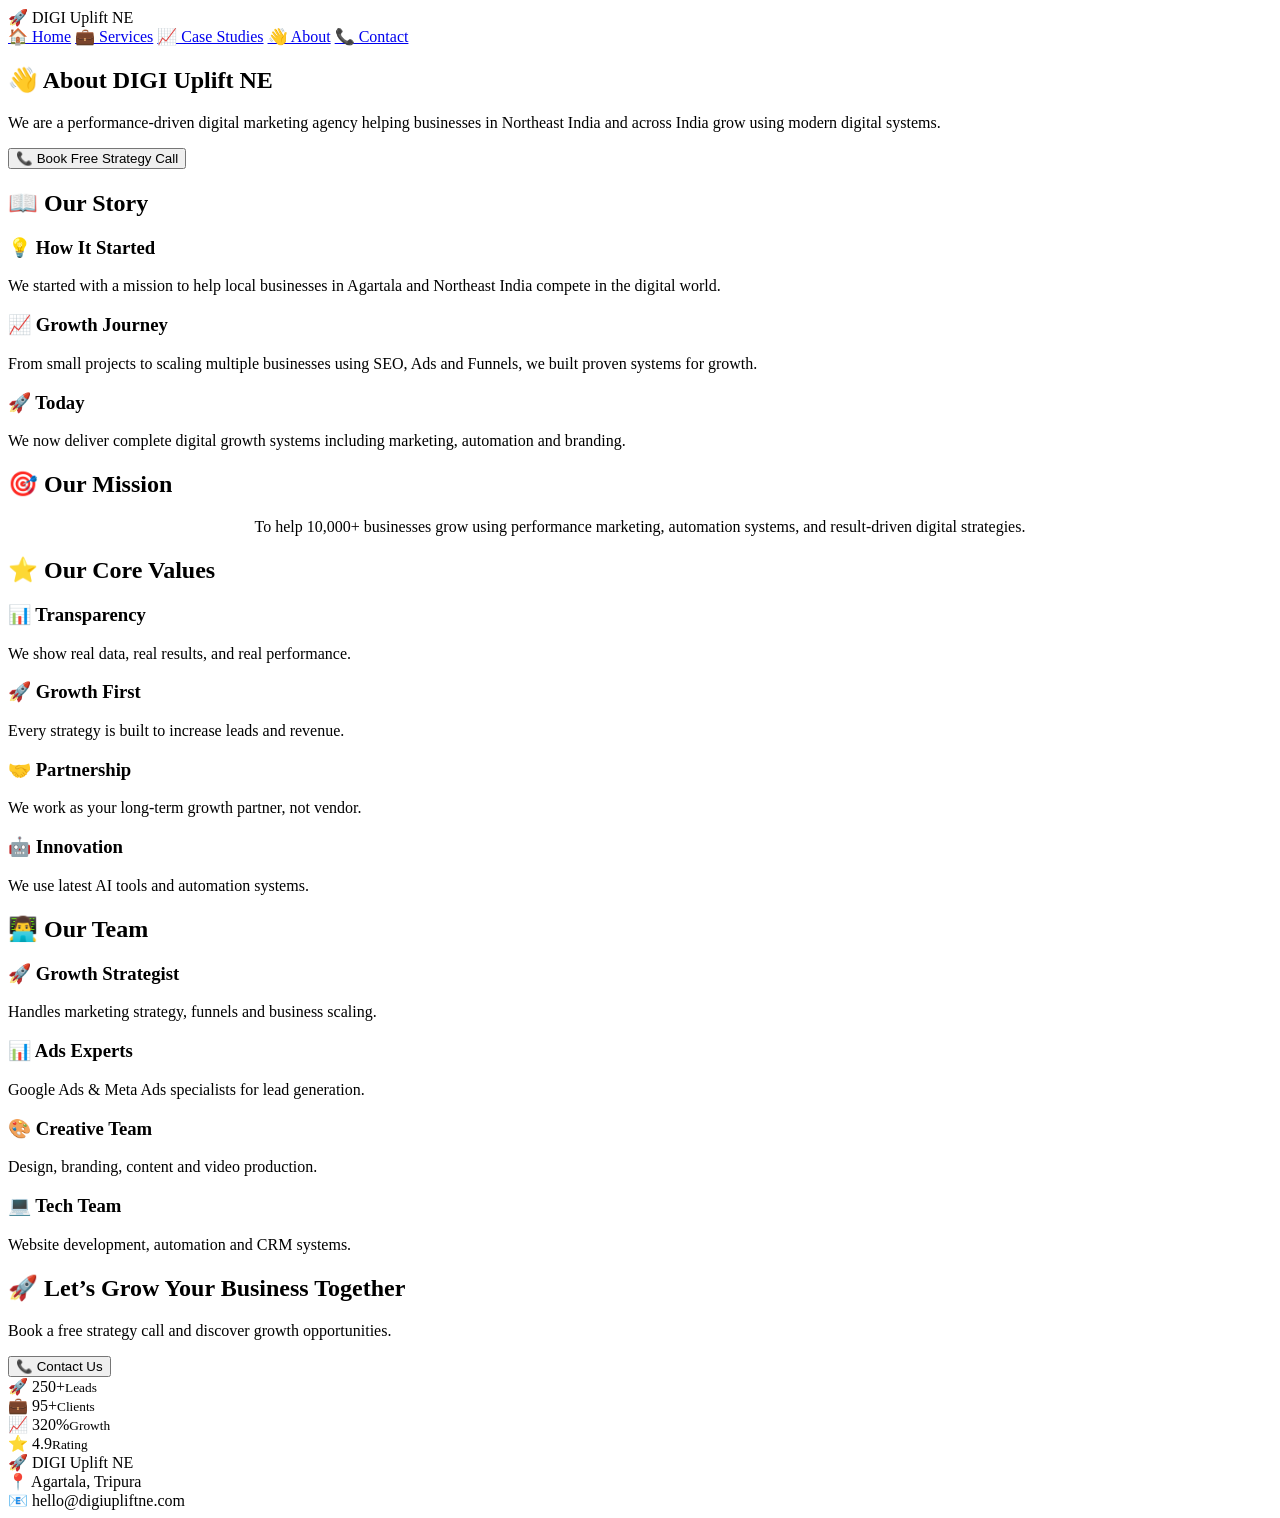
==== TEMP 1/about.html @ 144acad6 "Add files via upload" ====
<!DOCTYPE html>
<html lang="en">
<head>
<meta charset="UTF-8">
<meta name="viewport" content="width=device-width, initial-scale=1.0">

<title>About | 🚀 DIGI Uplift NE</title>

<link href="https://fonts.googleapis.com/css2?family=Poppins:wght@300;400;500;600;700;800&display=swap" rel="stylesheet">

<link rel="stylesheet" href="style.css">

</head>

<body>

<!-- NAV -->
<nav>
<div class="logo">🚀 DIGI Uplift NE</div>

<div class="nav-links">
<a href="index.html">🏠 Home</a>
<a href="services.html">💼 Services</a>
<a href="case-studies.html">📈 Case Studies</a>
<a href="about.html">👋 About</a>
<a href="contact.html">📞 Contact</a>
</div>
</nav>

<!-- HERO -->
<section class="hero">
<div>

<h1>👋 About DIGI Uplift NE</h1>

<p>
We are a performance-driven digital marketing agency helping businesses in Northeast India and across India grow using modern digital systems.
</p>

<button class="btn">📞 Book Free Strategy Call</button>

</div>
</section>

<!-- STORY -->
<section class="section">

<h2>📖 Our Story</h2>

<div class="grid">

<div class="card">
<h3>💡 How It Started</h3>
<p>
We started with a mission to help local businesses in Agartala and Northeast India
compete in the digital world.
</p>
</div>

<div class="card">
<h3>📈 Growth Journey</h3>
<p>
From small projects to scaling multiple businesses using SEO, Ads and Funnels,
we built proven systems for growth.
</p>
</div>

<div class="card">
<h3>🚀 Today</h3>
<p>
We now deliver complete digital growth systems including marketing, automation and branding.
</p>
</div>

</div>

</section>

<!-- MISSION -->
<section class="section">

<h2>🎯 Our Mission</h2>

<div class="card" style="max-width:800px;margin:auto;text-align:center;">

<p>
To help 10,000+ businesses grow using performance marketing, automation systems,
and result-driven digital strategies.
</p>

</div>

</section>

<!-- VALUES -->
<section class="section">

<h2>⭐ Our Core Values</h2>

<div class="grid">

<div class="card">
<h3>📊 Transparency</h3>
<p>We show real data, real results, and real performance.</p>
</div>

<div class="card">
<h3>🚀 Growth First</h3>
<p>Every strategy is built to increase leads and revenue.</p>
</div>

<div class="card">
<h3>🤝 Partnership</h3>
<p>We work as your long-term growth partner, not vendor.</p>
</div>

<div class="card">
<h3>🤖 Innovation</h3>
<p>We use latest AI tools and automation systems.</p>
</div>

</div>

</section>

<!-- TEAM -->
<section class="section">

<h2>👨‍💻 Our Team</h2>

<div class="grid">

<div class="card">
<h3>🚀 Growth Strategist</h3>
<p>Handles marketing strategy, funnels and business scaling.</p>
</div>

<div class="card">
<h3>📊 Ads Experts</h3>
<p>Google Ads & Meta Ads specialists for lead generation.</p>
</div>

<div class="card">
<h3>🎨 Creative Team</h3>
<p>Design, branding, content and video production.</p>
</div>

<div class="card">
<h3>💻 Tech Team</h3>
<p>Website development, automation and CRM systems.</p>
</div>

</div>

</section>

<!-- CTA -->
<section class="cta">

<h2>🚀 Let’s Grow Your Business Together</h2>

<p>Book a free strategy call and discover growth opportunities.</p>

<button class="btn">📞 Contact Us</button>

</section>

<!-- SIDE STATS -->
<div class="side-stats">

<div class="stat">🚀 <span>250+</span><small>Leads</small></div>
<div class="stat">💼 <span>95+</span><small>Clients</small></div>
<div class="stat">📈 <span>320%</span><small>Growth</small></div>
<div class="stat">⭐ <span>4.9</span><small>Rating</small></div>

</div>

<!-- FOOTER -->
<footer>
🚀 DIGI Uplift NE<br>
📍 Agartala, Tripura<br>
📧 hello@digiupliftne.com
</footer>

</body>
</html>
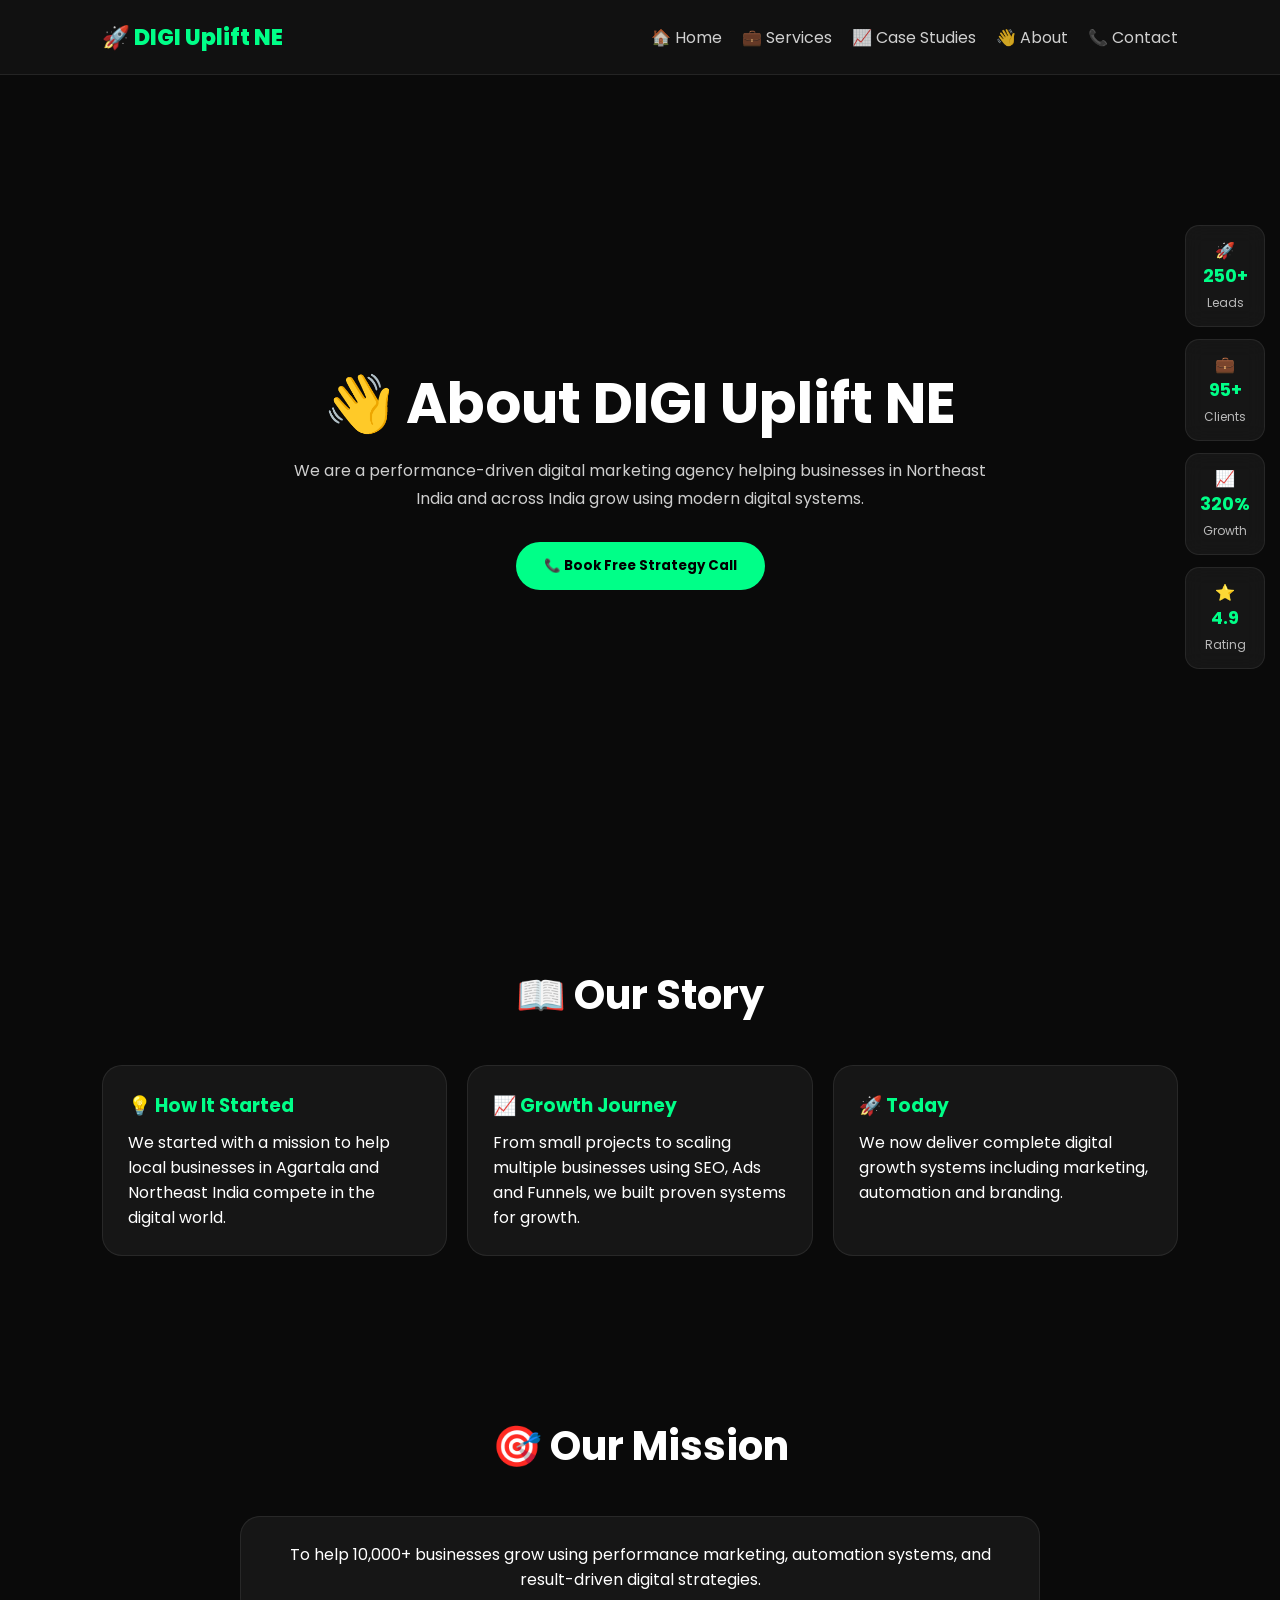
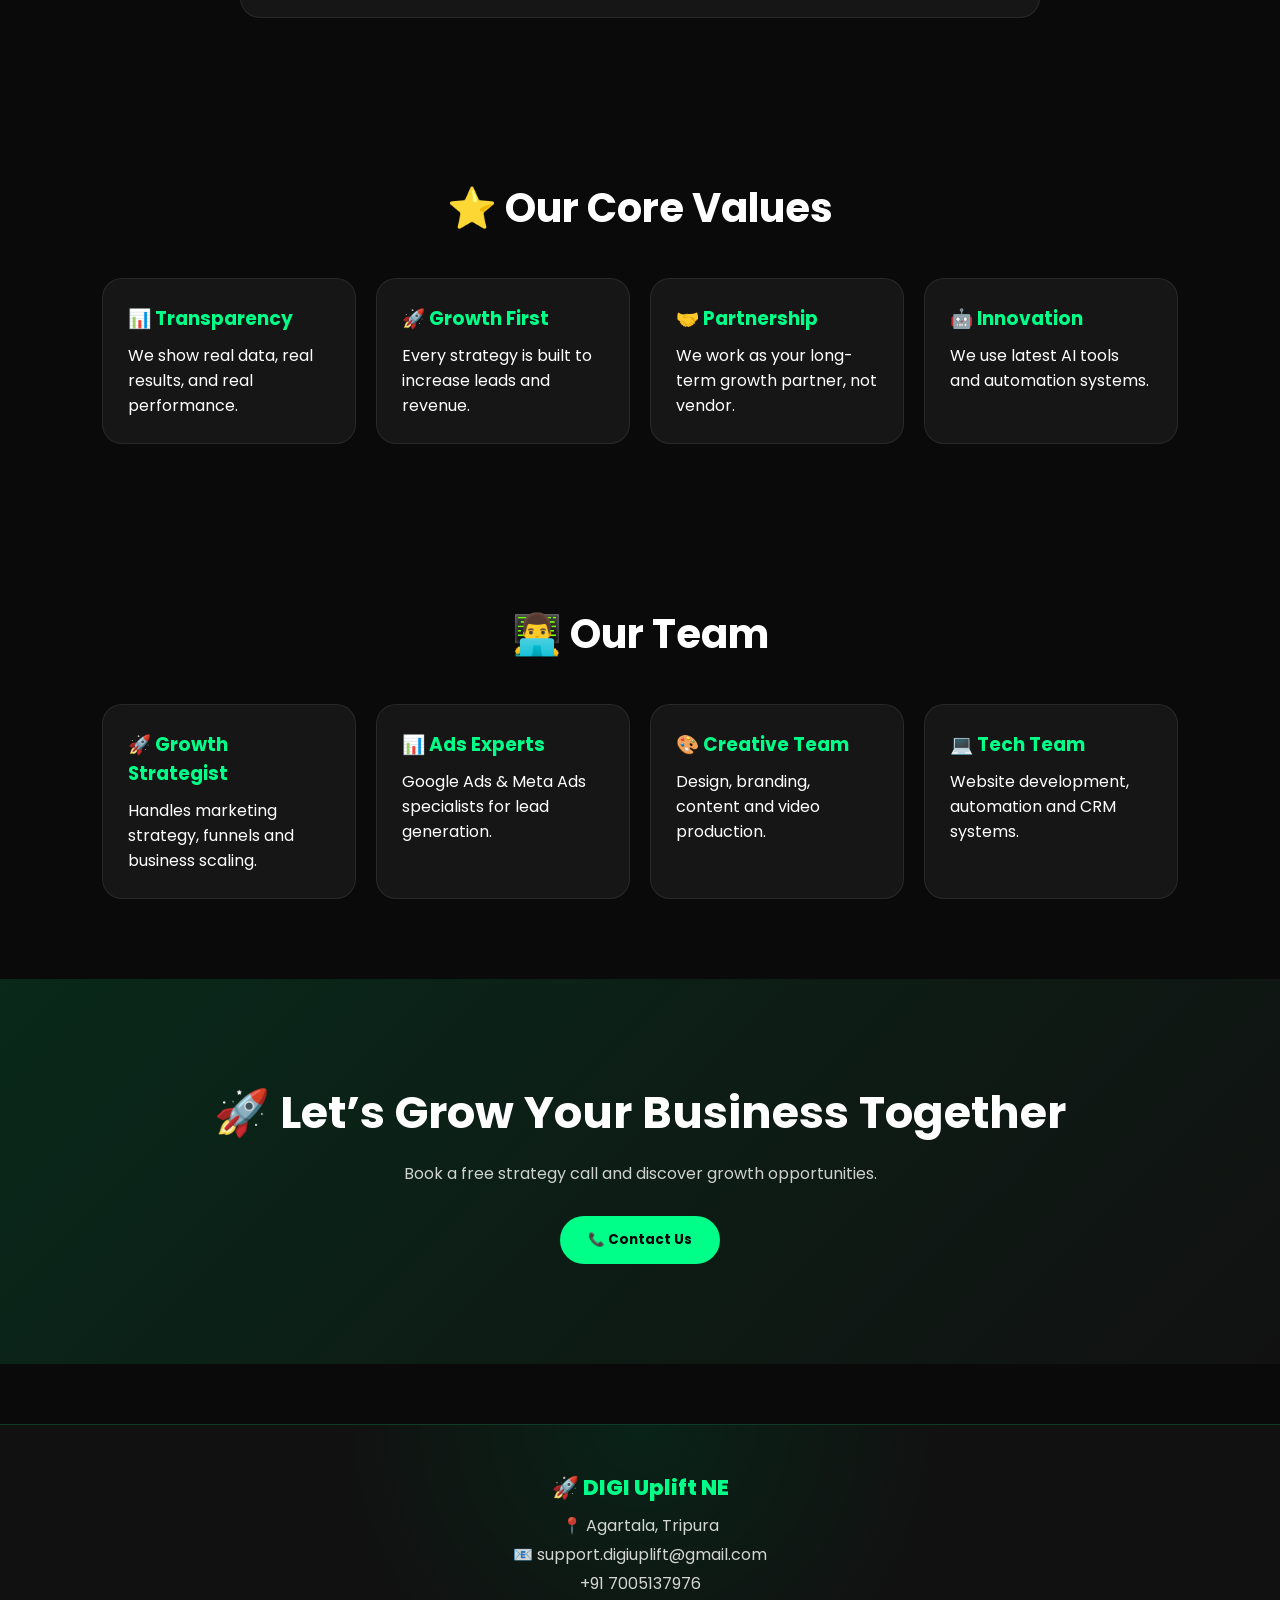
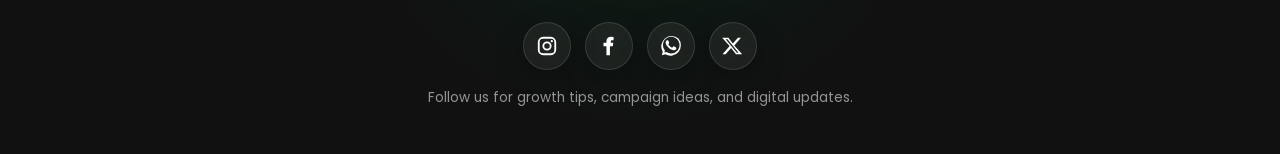
==== commit 2a270286: "added social media link and buttons" ====
--- a/TEMP 1/about.html
+++ b/TEMP 1/about.html
@@ -4,7 +4,7 @@
 <meta charset="UTF-8">
 <meta name="viewport" content="width=device-width, initial-scale=1.0">
 
-<title>About | 🚀 DIGI Uplift NE</title>
+<title>About | DIGI Uplift NE</title>
 
 <link href="https://fonts.googleapis.com/css2?family=Poppins:wght@300;400;500;600;700;800&display=swap" rel="stylesheet">
 
@@ -177,10 +177,22 @@
 
 <!-- FOOTER -->
 <footer>
-🚀 DIGI Uplift NE<br>
+<div class="footer-brand">🚀 DIGI Uplift NE</div>
+<div class="footer-info">
 📍 Agartala, Tripura<br>
-📧 hello@digiupliftne.com
+📧 support.digiuplift@gmail.com<br>
++91 7005137976
+</div>
+
+<div class="social-links" aria-label="Social media links">
+<a class="social-btn instagram" href="https://www.instagram.com/support.digiuplift/" target="_blank" rel="noopener" aria-label="Instagram"><svg viewBox="0 0 24 24" aria-hidden="true"><path d="M7.8 2h8.4A5.8 5.8 0 0 1 22 7.8v8.4a5.8 5.8 0 0 1-5.8 5.8H7.8A5.8 5.8 0 0 1 2 16.2V7.8A5.8 5.8 0 0 1 7.8 2Zm-.2 2A3.6 3.6 0 0 0 4 7.6v8.8A3.6 3.6 0 0 0 7.6 20h8.8a3.6 3.6 0 0 0 3.6-3.6V7.6A3.6 3.6 0 0 0 16.4 4H7.6Zm9.65 1.5a1.25 1.25 0 1 1 0 2.5 1.25 1.25 0 0 1 0-2.5ZM12 7a5 5 0 1 1 0 10 5 5 0 0 1 0-10Zm0 2a3 3 0 1 0 0 6 3 3 0 0 0 0-6Z"/></svg></a>
+<a class="social-btn facebook" href="https://www.facebook.com/profile.php?id=61590467314804" target="_blank" rel="noopener" aria-label="Facebook"><svg viewBox="0 0 24 24" aria-hidden="true"><path d="M14 8.5V6.7c0-.8.55-1 1.05-1H17V2.2A26.3 26.3 0 0 0 14.1 2C11.2 2 9.2 3.75 9.2 6.95V8.5H6v3.9h3.2V22H13v-9.6h3.15l.5-3.9H14Z"/></svg></a>
+<a class="social-btn whatsapp-link" href="https://wa.me/917005137976" target="_blank" rel="noopener" aria-label="WhatsApp"><svg viewBox="0 0 24 24" aria-hidden="true"><path d="M20.1 3.9A11.3 11.3 0 0 0 3 18.25L2 22l3.85-1A11.3 11.3 0 0 0 20.1 3.9ZM12 20.05a9.05 9.05 0 0 1-4.6-1.25l-.33-.2-2.28.6.61-2.22-.22-.35A9.04 9.04 0 1 1 12 20.05Zm5.05-6.78c-.28-.14-1.65-.81-1.9-.9-.26-.1-.45-.14-.64.14-.19.27-.73.9-.9 1.08-.16.19-.33.2-.61.07-.28-.14-1.18-.43-2.25-1.38a8.43 8.43 0 0 1-1.55-1.92c-.16-.28-.02-.43.12-.57.13-.12.28-.33.42-.5.14-.16.19-.28.28-.47.1-.18.05-.35-.02-.49-.07-.14-.64-1.53-.87-2.1-.23-.55-.47-.48-.64-.49h-.55c-.19 0-.5.07-.76.35-.26.28-1 1-1 2.43s1.03 2.8 1.18 3c.14.18 2.03 3.1 4.92 4.34.69.3 1.22.48 1.64.61.69.22 1.32.19 1.82.12.56-.08 1.65-.67 1.88-1.32.23-.65.23-1.2.16-1.32-.07-.12-.25-.19-.53-.33Z"/></svg></a>
+<a class="social-btn twitter" href="https://x.com/digiuplift_NE" target="_blank" rel="noopener" aria-label="Twitter"><svg viewBox="0 0 24 24" aria-hidden="true"><path d="M17.35 3H20.7l-7.32 8.36L22 21h-6.76l-5.3-6.93L3.9 21H.54l7.83-8.95L.1 3h6.93l4.78 6.32L17.35 3Zm-1.18 16.3h1.85L6.02 4.6H4.03L16.17 19.3Z"/></svg></a>
+</div>
+
+<div class="footer-note">Follow us for growth tips, campaign ideas, and digital updates.</div>
 </footer>
 
 </body>
-</html>+</html>
--- a/TEMP 1/style.css
+++ b/TEMP 1/style.css
@@ -0,0 +1,360 @@
+/* ===================== GLOBAL ===================== */
+
+.side-stats{
+position:fixed;
+right:15px;
+top:25%;
+display:flex;
+flex-direction:column;
+gap:12px;
+z-index:999;
+}
+
+.side-stats .stat{
+background:rgba(255,255,255,0.05);
+border:1px solid rgba(255,255,255,0.08);
+backdrop-filter:blur(10px);
+padding:12px 14px;
+border-radius:14px;
+text-align:center;
+min-width:80px;
+transition:0.3s;
+}
+
+.side-stats .stat:hover{
+transform:translateX(-5px);
+border-color:#00ff88;
+}
+
+.side-stats span{
+display:block;
+color:#00ff88;
+font-weight:700;
+font-size:1.1rem;
+}
+
+.side-stats small{
+opacity:0.7;
+font-size:0.75rem;
+}
+
+*{
+margin:0;
+padding:0;
+box-sizing:border-box;
+font-family:'Poppins',sans-serif;
+}
+
+body{
+background:#0a0a0a;
+color:#fff;
+overflow-x:hidden;
+}
+
+a{
+text-decoration:none;
+color:inherit;
+}
+
+nav{
+display:flex;
+justify-content:space-between;
+align-items:center;
+padding:20px 8%;
+background:#111;
+position:sticky;
+top:0;
+z-index:1000;
+border-bottom:1px solid rgba(255,255,255,0.08);
+}
+
+.logo{
+font-size:1.4rem;
+font-weight:800;
+color:#00ff88;
+}
+
+.nav-links{
+display:flex;
+gap:20px;
+align-items:center;
+}
+
+.nav-links a{
+opacity:.8;
+transition:.3s;
+}
+
+.nav-links a:hover{
+color:#00ff88;
+opacity:1;
+}
+
+.hero{
+min-height:90vh;
+display:flex;
+align-items:center;
+justify-content:center;
+text-align:center;
+padding:60px 8%;
+}
+
+.hero h1{
+font-size:3.5rem;
+line-height:1.2;
+}
+
+.hero p{
+margin-top:20px;
+opacity:.8;
+max-width:700px;
+margin-left:auto;
+margin-right:auto;
+line-height:1.7;
+}
+
+.btn{
+margin-top:30px;
+padding:14px 28px;
+border:none;
+background:#00ff88;
+color:#000;
+font-weight:700;
+border-radius:50px;
+cursor:pointer;
+transition:.3s;
+}
+
+.btn:hover{
+transform:scale(1.05);
+}
+
+.stats{
+display:grid;
+grid-template-columns:repeat(auto-fit,minmax(200px,1fr));
+gap:20px;
+padding:60px 8%;
+}
+
+.stat-box{
+background:rgba(255,255,255,0.05);
+padding:25px;
+text-align:center;
+border-radius:20px;
+border:1px solid rgba(255,255,255,0.08);
+}
+
+.stat-box h2{
+color:#00ff88;
+font-size:2rem;
+}
+
+.section{
+padding:80px 8%;
+}
+
+.section h2{
+text-align:center;
+font-size:2.5rem;
+margin-bottom:40px;
+}
+
+.grid{
+display:grid;
+grid-template-columns:repeat(auto-fit,minmax(250px,1fr));
+gap:20px;
+}
+
+.card{
+background:rgba(255,255,255,0.05);
+padding:25px;
+border-radius:20px;
+border:1px solid rgba(255,255,255,0.08);
+transition:.3s;
+}
+
+.card:hover{
+transform:translateY(-8px);
+border-color:#00ff88;
+}
+
+.card h3{
+color:#00ff88;
+margin-bottom:10px;
+}
+
+.process{
+display:grid;
+grid-template-columns:repeat(auto-fit,minmax(220px,1fr));
+gap:20px;
+}
+
+.step{
+background:#111;
+padding:25px;
+border-radius:20px;
+text-align:center;
+border:1px solid rgba(255,255,255,0.08);
+}
+
+.testimonial{
+background:rgba(255,255,255,0.05);
+padding:25px;
+border-radius:20px;
+border:1px solid rgba(255,255,255,0.08);
+}
+
+.testimonial p{
+opacity:.85;
+line-height:1.7;
+}
+
+.client{
+margin-top:15px;
+color:#00ff88;
+font-weight:600;
+}
+
+.cta{
+text-align:center;
+padding:100px 8%;
+background:linear-gradient(135deg,#00ff8820,#111);
+}
+
+.cta h2{
+font-size:2.8rem;
+}
+
+.cta p{
+margin-top:15px;
+opacity:.8;
+}
+
+.faq{
+max-width:800px;
+margin:auto;
+}
+
+.faq-item{
+background:#111;
+margin-bottom:10px;
+padding:20px;
+border-radius:15px;
+cursor:pointer;
+border:1px solid rgba(255,255,255,0.08);
+}
+
+.faq-item h4{
+color:#00ff88;
+}
+
+footer{
+text-align:center;
+padding:46px 8%;
+background:radial-gradient(circle at top,#00ff881a,#111 42%);
+margin-top:60px;
+border-top:1px solid rgba(0,255,136,0.18);
+}
+
+.footer-brand{
+color:#00ff88;
+font-size:1.35rem;
+font-weight:800;
+margin-bottom:8px;
+}
+
+.footer-info{
+opacity:.82;
+line-height:1.8;
+}
+
+.social-links{
+display:flex;
+justify-content:center;
+gap:14px;
+flex-wrap:wrap;
+margin-top:24px;
+}
+
+.social-btn{
+width:48px;
+height:48px;
+display:flex;
+align-items:center;
+justify-content:center;
+border-radius:50%;
+background:rgba(255,255,255,0.06);
+border:1px solid rgba(255,255,255,0.12);
+box-shadow:0 10px 28px rgba(0,0,0,0.25);
+font-weight:800;
+transition:.3s;
+}
+
+.social-btn svg{
+width:22px;
+height:22px;
+fill:currentColor;
+}
+
+.social-btn:hover{
+transform:translateY(-6px) scale(1.05);
+border-color:#00ff88;
+box-shadow:0 0 24px rgba(0,255,136,0.28);
+}
+
+.social-btn.instagram:hover{
+background:linear-gradient(135deg,#feda75,#d62976,#962fbf);
+color:#fff;
+}
+
+.social-btn.facebook:hover{
+background:#1877f2;
+color:#fff;
+}
+
+.social-btn.whatsapp-link:hover{
+background:#25d366;
+color:#05130a;
+}
+
+.social-btn.twitter:hover{
+background:#1da1f2;
+color:#fff;
+}
+
+.footer-note{
+margin-top:18px;
+font-size:.85rem;
+opacity:.55;
+}
+
+.whatsapp{
+position:fixed;
+bottom:20px;
+right:20px;
+width:60px;
+height:60px;
+background:#25D366;
+border-radius:50%;
+display:flex;
+align-items:center;
+justify-content:center;
+font-size:28px;
+box-shadow:0 0 20px rgba(37,211,102,0.5);
+}
+
+@media(max-width:768px){
+
+.hero h1{
+font-size:2.2rem;
+}
+
+.nav-links{
+display:none;
+}
+
+.side-stats{
+display:none;
+}
+
+}
